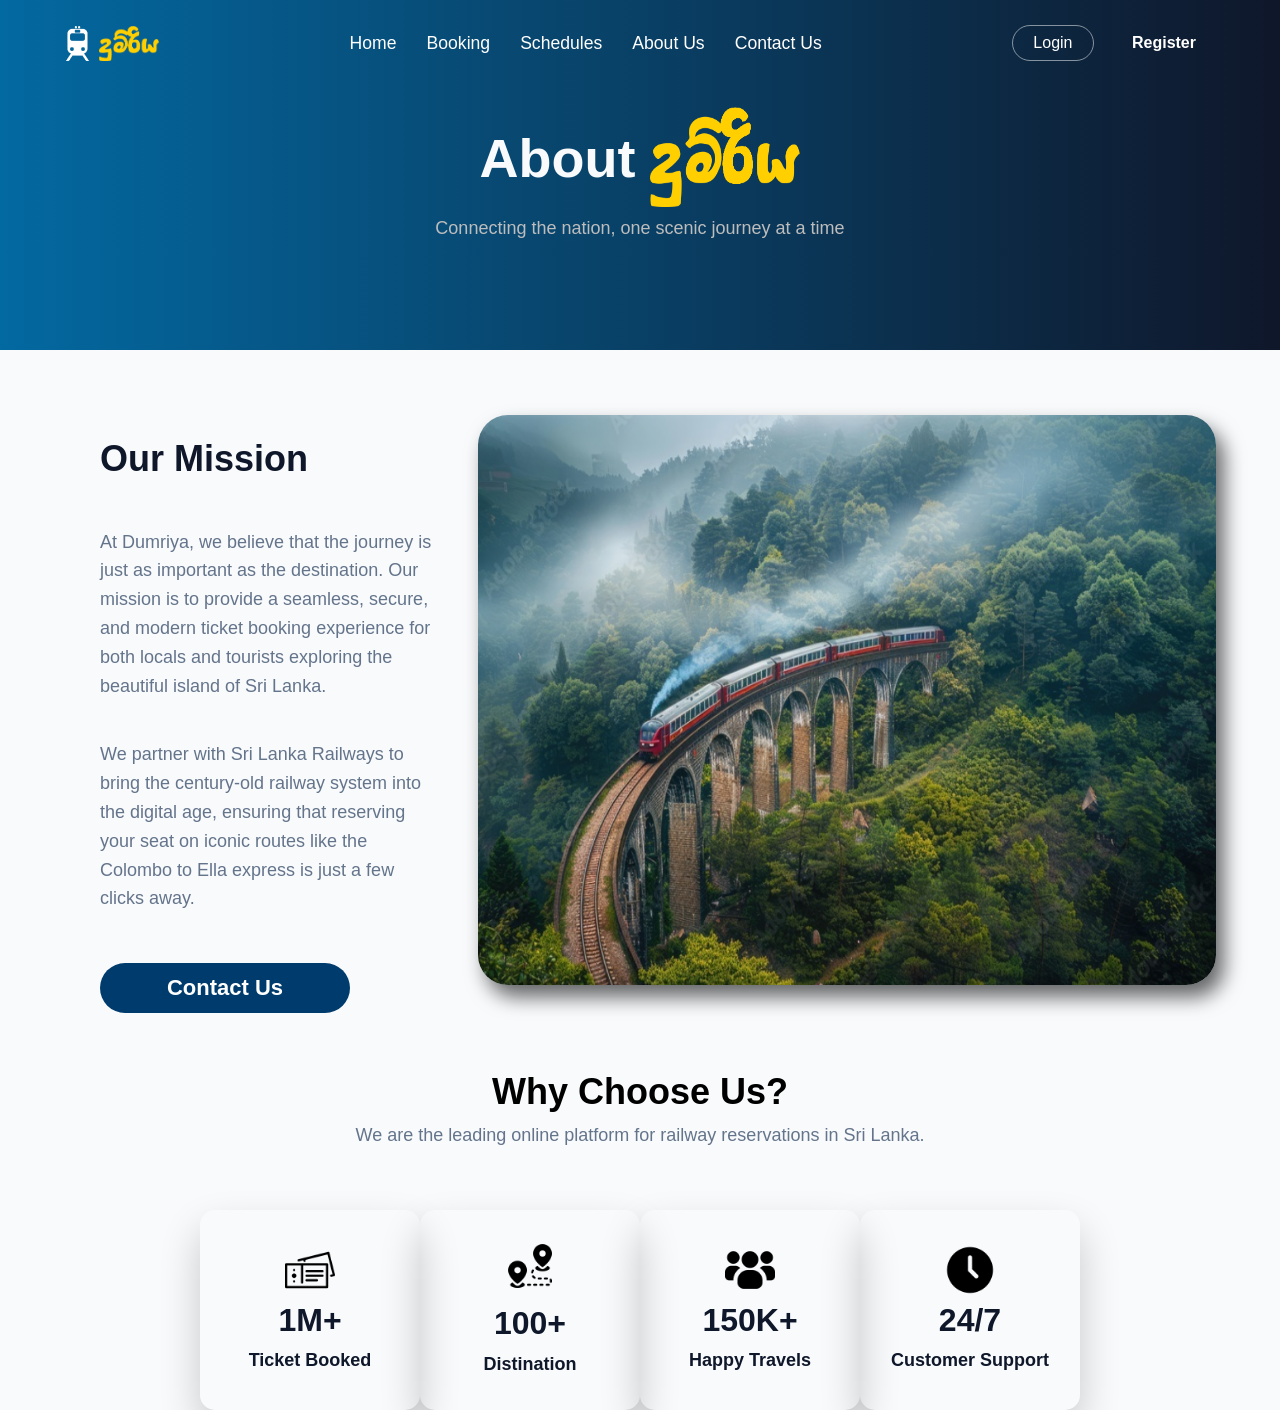
==== about.html @ ed9bc336 "Add external css for about page" ====
<!DOCTYPE html>
<html lang="en">
<head>
    <title>About Us | දුම්රිය</title>
    <link rel="stylesheet" href="css/style.css">
    <link rel="stylesheet" href="css/about.css">
    
</head>
<body>

    <!--Navigation-->
    <header> 
        <div class="container nav-container">
            <a href="index.html" class="logo" id="logo-name">
                <img src="assets/train-whit.png" alt="logo" class="train-logo">
                <i></i><img src="assets/Dumriya_Icon-yellow.png" alt="Dumriya logo">
            </a>
            <ul class="nav-links">
                <li><a href="index.html">Home</a></li>
                <li><a href="booking.html">Booking</a></li>
                <li><a href="schedules.html">Schedules</a></li>
                <li><a href="about.html">About Us</a></li>
                <li><a href="contact.html">Contact Us</a></li>
            </ul>

            <div class="nav-buttons">
                <button class="btn-login">Login</button>
                <button class="btn-register">Register</button>
            </div>
        </div>
    </header>

    <!--Title box-->
    <div class="titleBox">
        <div class="aboutTitle"><h1 class="title">About</h1> <span class="font_Image"><img src="assets/Dumriya_Icon-yellow.png" alt="Dumriya"></span></div>     
        <p class="titlePara">Connecting the nation, one scenic journey at a time</p>
    </div>

    <!--Content box-->
    <div>
        <div class="contentBox">
            <div class="content">
                <h1>Our Mission</h1>
                <p>At Dumriya, we believe that the journey is just as important as the destination. Our mission is to provide a seamless, secure, and modern ticket booking experience for both locals and tourists exploring the beautiful island of Sri Lanka.</p>
                <p>We partner with Sri Lanka Railways to bring the century-old railway system into the digital age, ensuring that reserving your seat on iconic routes like the Colombo to Ella express is just a few clicks away.</p>
                <a href="contact.html"><button class="contactUsButton">Contact Us</button>    </a>
            </div>
            <div class="imageBox">
                <img src="assets/train_viwe.png" alt="Train travel Image">
            </div>
        </div>
        <div class="choosesBox">
            <h2>Why Choose Us?</h2>
            <p>We are the leading online platform for railway reservations in Sri Lanka.</p>
        </div>
        <div class="selectionBox">
            <div class="selection">
                <img src="assets/ticket.png" alt="Ticket Icon">
                <h1>1M+</h1>
                <p>Ticket Booked</p>
            </div>
            <div class="selection">
                <i><img src="assets/destinations.png" alt="Distination Icon"></i>
                <h1>100+</h1>
                <p>Distination</p>
            </div>
            <div class="selection">
                <img src="assets/group-users.png" alt="Group Icon">
                <h1>150K+</h1>
                <p>Happy Travels</p>
            </div>
            <div class="selection">
                <img src="assets/clock.png" alt="Clock Icon">
                <h1>24/7</h1>
                <p>Customer Support</p>
            </div>
        </div>
    </div>
    <script src="js/main.js"></script>
</body>
</html>
---- css/style.css ----
:root{
    --primary: #0284c7; 
    --primary-dark: #0369a1;
    --secondary: #f59e0b; 
    --secondary-hover: #d97706;
    --dark: #0f172a; 
    --darker: #020617;
    --light: #f8fafc;
    --gray: #64748b;
    --glass-bg: rgba(255, 255, 255, 0.1);
    --glass-border: rgba(255, 255, 255, 0.2);
    --glass-dark-bg: rgba(15, 23, 42, 0.7);

    --font-main: 'Inter', sans-serif;
    --font-heading: 'Outfit', sans-serif;
  
    --transition: all 0.3s ease-in-out;
    --shadow: 0 10px 30px rgba(0, 0, 0, 0.1);
    --shadow-lg: 0 20px 40px rgba(0, 0, 0, 0.2);
}

*{
    margin: 0;
    padding: 0;
    box-sizing: border-box;
}

body{
    font-family: var(--font-main);
    color: var(--dark);
    background-color: var(--light);
    line-height: 1.6;
    overflow-x: hidden;
}

/* Navigation */

header{
    position: fixed;
    top: 0;
    left: 0;
    width: 100%;
    z-index: 1000;
    transition: var(--transition);
    background: transparent;
    padding: 25px 0;
}

header.scrolled{
    background: var(--darker);
    padding: 15px  0;
    box-shadow: var(--shadow);
}

.container{
    max-width: 1200px;
    margin: 0 auto;
    padding: 0 20px;
}

.nav-container{
    display: flex;
    justify-content: space-between;
    align-items: center;
}

.logo{
    text-decoration: none;
    font-size: 1.8rem;
    font-weight: 800;
    color: #fff;
    display: flex;
    align-items: center;
    gap: 2px;
}

.logo img{
    height: 35px;
    width: auto;
}

.logo-name{
    font-style: normal;
}

.logo span{
    color: var(--secondary);
}

.nav-links{
    list-style: none;
    margin: 0;
    padding: 0;
    display: flex;
    gap: 30px;
}

.nav-links li a{
    text-decoration: none;
    color: #fff;
    font-weight: 500;
    font-size: 1.1rem;
    position: relative;
    padding-bottom: 5px;
}

.nav-links li a::after{
    content: '';
    position: absolute;
    bottom: -5px;
    left: 0;
    width: 0;
    height: 2px;
    background: var(--secondary);
    transition: var(--transition);
}

.nav-links li a:hover::after,
.nav-links li a.active::after{
    width: 100%
}

.nav-buttons button{
    cursor: pointer;
    font-size: 1rem;
}

.nav-buttons .btn-login{

    background: transparent;
    border: 1px solid rgba(255, 255, 255, 0.5);
    color:#fff;
    padding: 8px 20px;
    border-radius: 30px;
    margin-right: 10px;
    transition: var(--transition);
}

.nav-buttons .btn-login:hover{
    border-color: #fff;
    background: rgba(255, 255, 255, 0.1);
}

.nav-buttons .btn-register{
    background: var(--primaryy);
    color: #fff;
    border: none;
    padding: 8px 24px;
    border-radius: 30px;
    font-weight: 600;
    transition: var(--transition);
}

.nav-buttons .btn-register:hover{
    background: #0077b3;
    color: #fff;
}
---- css/about.css ----
:root{
    --primary: #0284c7; 
    --primary-dark: #0369a1;
    --secondary: #f59e0b; 
    --secondary-hover: #d97706;
    --dark: #0f172a; 
    --darker: #020617;
    --light: #f8fafc;
    --gray: #64748b;
    --glass-bg: rgba(255, 255, 255, 0.1);
    --glass-border: rgba(255, 255, 255, 0.2);
    --glass-dark-bg: rgba(15, 23, 42, 0.7);

    --font-main: 'Inter', sans-serif;
    --font-heading: 'Outfit', sans-serif;
  
    --transition: all 0.3s ease-in-out;
    --shadow: 0 10px 30px rgba(0, 0, 0, 0.1);
    --shadow-lg: 0 20px 40px rgba(0, 0, 0, 0.2);
}

.titleBox{
    background: linear-gradient(
        90deg,
        var(--primary-dark) 0%,
        var(--dark) 100%
    );
    height : 350px;
    display: flex;
    flex-direction: column;
    align-items: center;
    justify-content: center;
}

.aboutTitle{
    display: flex;
    /* background-color: red; */
    justify-content: center;
    align-items: center;
    gap: 15px;
}

.title{
    color: var(--light);
    font-family: var(--font-heading);
    font-size: 54px;
    margin-bottom: 5px;
}

.font_Image img{
    width: 150px;
    height: 100px;
}

.titlePara{
    color: rgb(189, 189, 189);
    font-size: 18px;
}

.contentBox{
    display: flex;
}

.content{
    width: 35%;
    padding: 0px 10px 0px 100px;
    margin-top: 80px;
}

.content h1{
    font-size: 36px;
    font-weight: bold;
}

.content p{
    color: var(--gray);
    font-size: 18px;
    font-weight: 500;
    margin-top: 40px;
}

.imageBox{
    width: 60%;
    height: 600px;
    margin: 50px 15px;
    padding: 15px;
}

.imageBox img{
    width: 100%;
    height: 100%;
    border-radius: 30px;
    transition: var(--transition);
    box-shadow: 8px 12px 20px rgba(0,0,0,0.6);
}

.contactUsButton{
    width: 250px;
    height: 50px;
    border-radius: 320px;
    border: none;
    background-color: #003B6D;
    color: white;
    font-family: var(--font-heading);
    font-size: 22px;
    font-weight: bold;
    margin-top: 50px;
    margin-bottom: 50px;
    cursor: pointer;
}

.contactUsButton:focus{
    outline: none;
}

.contactUsButton:hover{
    background-color: #00132B;
    box-shadow: var(--shadow-lg);
}

.choosesBox{
    text-align: center;
}

.choosesBox h2{
    font-size: 36px;
    color: black;
    font-family: var(--font-heading);
}

.choosesBox p{
    color: var(--gray);
    font-size: 18px;
}

.selectionBox{
    display: flex;
    justify-content: space-between;
    margin: 0px 200px;
    padding-top: 60px;
}

.selection{
    width: 250px;
    height: 200px;
    box-shadow: var(--shadow-lg);
    justify-content: center;
    align-items: center;
    display: flex;
    flex-direction: column;
    border-radius: 15px;
}

.selection img{
    width: 50px;
    height: 50px;
    color: yellow;
}

.selection p{
    font-family: var(--font-main);
    font-weight: bold;
    /* color: var(--gray); */
    font-size: 18px;
}

.selection:hover{
    background-color: var(--primary);
    box-shadow: var(--shadow-lg);
    color: white;
    margin-top: -25px;
    transition: var(--transition);
}
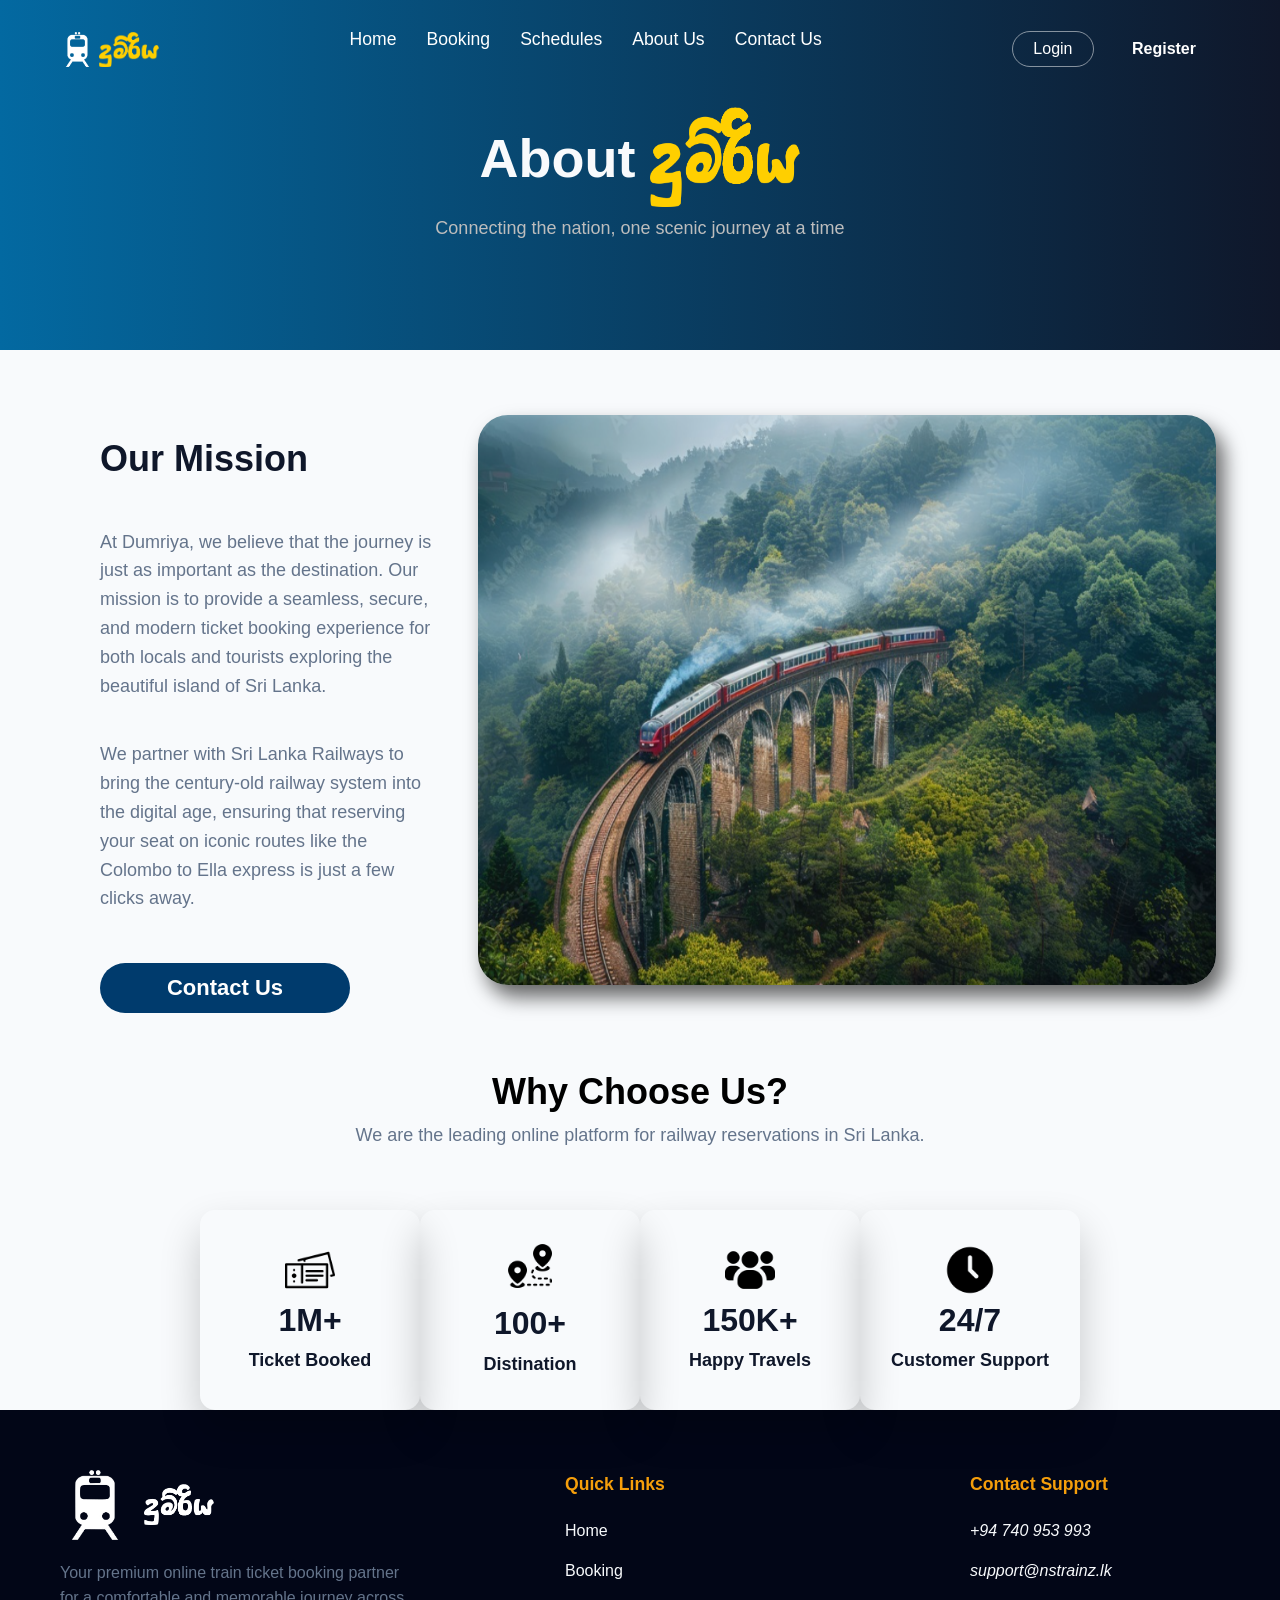
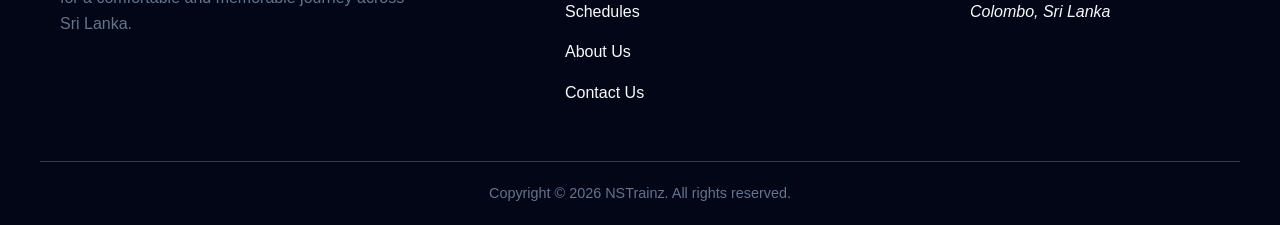
==== commit 18a303df: "new footer" ====
--- a/about.html
+++ b/about.html
@@ -1,15 +1,16 @@
 <!DOCTYPE html>
 <html lang="en">
+
 <head>
     <title>About Us | දුම්රිය</title>
     <link rel="stylesheet" href="css/style.css">
-    <link rel="stylesheet" href="css/about.css">
-    
+
 </head>
+
 <body>
 
     <!--Navigation-->
-    <header> 
+    <header>
         <div class="container nav-container">
             <a href="index.html" class="logo" id="logo-name">
                 <img src="assets/train-whit.png" alt="logo" class="train-logo">
@@ -32,7 +33,10 @@
 
     <!--Title box-->
     <div class="titleBox">
-        <div class="aboutTitle"><h1 class="title">About</h1> <span class="font_Image"><img src="assets/Dumriya_Icon-yellow.png" alt="Dumriya"></span></div>     
+        <div class="aboutTitle">
+            <h1 class="title">About</h1> <span class="font_Image"><img src="assets/Dumriya_Icon-yellow.png"
+                    alt="Dumriya"></span>
+        </div>
         <p class="titlePara">Connecting the nation, one scenic journey at a time</p>
     </div>
 
@@ -41,9 +45,13 @@
         <div class="contentBox">
             <div class="content">
                 <h1>Our Mission</h1>
-                <p>At Dumriya, we believe that the journey is just as important as the destination. Our mission is to provide a seamless, secure, and modern ticket booking experience for both locals and tourists exploring the beautiful island of Sri Lanka.</p>
-                <p>We partner with Sri Lanka Railways to bring the century-old railway system into the digital age, ensuring that reserving your seat on iconic routes like the Colombo to Ella express is just a few clicks away.</p>
-                <a href="contact.html"><button class="contactUsButton">Contact Us</button>    </a>
+                <p>At Dumriya, we believe that the journey is just as important as the destination. Our mission is to
+                    provide a seamless, secure, and modern ticket booking experience for both locals and tourists
+                    exploring the beautiful island of Sri Lanka.</p>
+                <p>We partner with Sri Lanka Railways to bring the century-old railway system into the digital age,
+                    ensuring that reserving your seat on iconic routes like the Colombo to Ella express is just a few
+                    clicks away.</p>
+                <a href="contact.html"><button class="contactUsButton">Contact Us</button> </a>
             </div>
             <div class="imageBox">
                 <img src="assets/train_viwe.png" alt="Train travel Image">
@@ -76,6 +84,41 @@
             </div>
         </div>
     </div>
+
+    <!--Footer-->
+    <footer>
+        <div class="container">
+            <div class="footer-logo">
+                <img src="assets/train-whit.png" alt="logo">
+                <img src="assets/dumriya_font.png">
+                <p>Your premium online train ticket booking partner for a comfortable and memorable journey across Sri
+                    Lanka.</p>
+            </div>
+            <div class="footer-content">
+                <h4>Quick Links</h4>
+                <ul class="footer-links">
+                    <li><a href="index.html">Home</a></li>
+                    <li><a href="booking.html">Booking</a></li>
+                    <li><a href="schedules.html">Schedules</a></li>
+                    <li><a href="about.html">About Us</a></li>
+                    <li><a href="contact.html">Contact Us</a></li>
+                </ul>
+            </div>
+            <div class="footer-info">
+                <h4>Contact Support</h4>
+                <ul class="social-links">
+                    <li><i class="phone-no">+94 740 953 993</i></li>
+                    <li><i class="email-add">support@nstrainz.lk</i></li>
+                    <li><i class="location-add">Colombo, Sri Lanka</i></li>
+                </ul>
+            </div>
+        </div>
+        <div class="footer-bottom">
+            <p>Copyright &copy; 2026 NSTrainz. All rights reserved.</p>
+        </div>
+    </footer>
+
     <script src="js/main.js"></script>
 </body>
+
 </html>
--- a/css/style.css
+++ b/css/style.css
@@ -154,4 +154,249 @@
 .nav-buttons .btn-register:hover{
     background: #0077b3;
     color: #fff;
-}   +}   
+
+.titleBox{
+    background: linear-gradient(
+        90deg,
+        var(--primary-dark) 0%,
+        var(--dark) 100%
+    );
+    height : 350px;
+    display: flex;
+    flex-direction: column;
+    align-items: center;
+    justify-content: center;
+}
+
+.aboutTitle{
+    display: flex;
+    /* background-color: red; */
+    justify-content: center;
+    align-items: center;
+    gap: 15px;
+}
+
+.title{
+    color: var(--light);
+    font-family: var(--font-heading);
+    font-size: 54px;
+    margin-bottom: 5px;
+}
+
+.font_Image img{
+    width: 150px;
+    height: 100px;
+}
+
+.titlePara{
+    color: rgb(189, 189, 189);
+    font-size: 18px;
+}
+
+.contentBox{
+    display: flex;
+}
+
+.content{
+    width: 35%;
+    padding: 0px 10px 0px 100px;
+    margin-top: 80px;
+}
+
+.content h1{
+    font-size: 36px;
+    font-weight: bold;
+}
+
+.content p{
+    color: var(--gray);
+    font-size: 18px;
+    font-weight: 500;
+    margin-top: 40px;
+}
+
+.imageBox{
+    width: 60%;
+    height: 600px;
+    margin: 50px 15px;
+    padding: 15px;
+}
+
+.imageBox img{
+    width: 100%;
+    height: 100%;
+    border-radius: 30px;
+    transition: var(--transition);
+    box-shadow: 8px 12px 20px rgba(0,0,0,0.6);
+}
+
+.contactUsButton{
+    width: 250px;
+    height: 50px;
+    border-radius: 320px;
+    border: none;
+    background-color: #003B6D;
+    color: white;
+    font-family: var(--font-heading);
+    font-size: 22px;
+    font-weight: bold;
+    margin-top: 50px;
+    margin-bottom: 50px;
+    cursor: pointer;
+}
+
+.contactUsButton:focus{
+    outline: none;
+}
+
+.contactUsButton:hover{
+    background-color: #00132B;
+    box-shadow: var(--shadow-lg);
+}
+
+.choosesBox{
+    text-align: center;
+}
+
+.choosesBox h2{
+    font-size: 36px;
+    color: black;
+    font-family: var(--font-heading);
+}
+
+.choosesBox p{
+    color: var(--gray);
+    font-size: 18px;
+}
+
+.selectionBox{
+    display: flex;
+    justify-content: space-between;
+    margin: 0px 200px;
+    padding-top: 60px;
+}
+
+.selection{
+    width: 250px;
+    height: 200px;
+    box-shadow: var(--shadow-lg);
+    justify-content: center;
+    align-items: center;
+    display: flex;
+    flex-direction: column;
+    border-radius: 15px;
+}
+
+.selection img{
+    width: 50px;
+    height: 50px;
+    color: yellow;
+}
+
+.selection p{
+    font-family: var(--font-main);
+    font-weight: bold;
+    /* color: var(--gray); */
+    font-size: 18px;
+}
+
+.selection:hover{
+    background-color: var(--primary);
+    box-shadow: var(--shadow-lg);
+    color: white;
+    margin-top: -25px;
+    transition: var(--transition);
+}
+
+/* footer */
+
+footer{
+    background-color: var(--darker);
+    color: var(--light);
+    padding: 60px 0px 20px;
+    font-family: var(--font-main);
+}
+
+.container{
+    display: flex;
+    justify-content: space-between;
+    max-width: 1200px;
+    margin: 0 auto;
+    padding: 0 20px;
+    gap: 40px;
+    flex-wrap: wrap;
+}
+
+.footer-logo{
+    flex: 1.5;
+    max-width: 350px;
+}
+
+.footer-logo img{
+    width: 70px;
+    height: auto;
+    display: inline-block;
+    vertical-align: middle;
+    margin-right: 10px;
+    margin-bottom: 20px;
+}
+
+.footer-content, .footer-info{
+    flex: 1;
+    max-width: 250px;
+}
+h4{
+    color: var(--secondary);
+    margin-bottom: 20px;
+    font-size: 1.1rem;
+    margin-top: 0;
+    font-family: var(--font-heading);
+}
+
+.footer-logo p{
+    line-height: 1.6;
+    color:  var(--gray);
+    margin-top: 0;
+}
+
+ul{
+    list-style: none;
+    padding: 0;
+    margin: 0;
+}
+
+ul li{
+    margin-bottom: 15px;
+    color: var(--light);
+    display: flex;
+    align-items: center;
+    gap: 12px;
+}
+
+ul li a{
+    text-decoration: none;
+    color: var(--light);
+    transition: var(--transition);
+}
+
+ul li a:hover{
+    color: var(--secondary-hover);
+}
+
+footer-info i{
+    font-style: normal;
+    word-break: break-word;
+    color: var(--primary);
+}
+
+.footer-bottom{
+    max-width: 1200px;
+    margin: 40px auto 0;
+    padding: 20px 20px 0;
+    border-top: 1px solid var(--glass-border);
+    text-align: center;
+    color: var(--gray);
+    font-size: 0.9rem;
+}
+
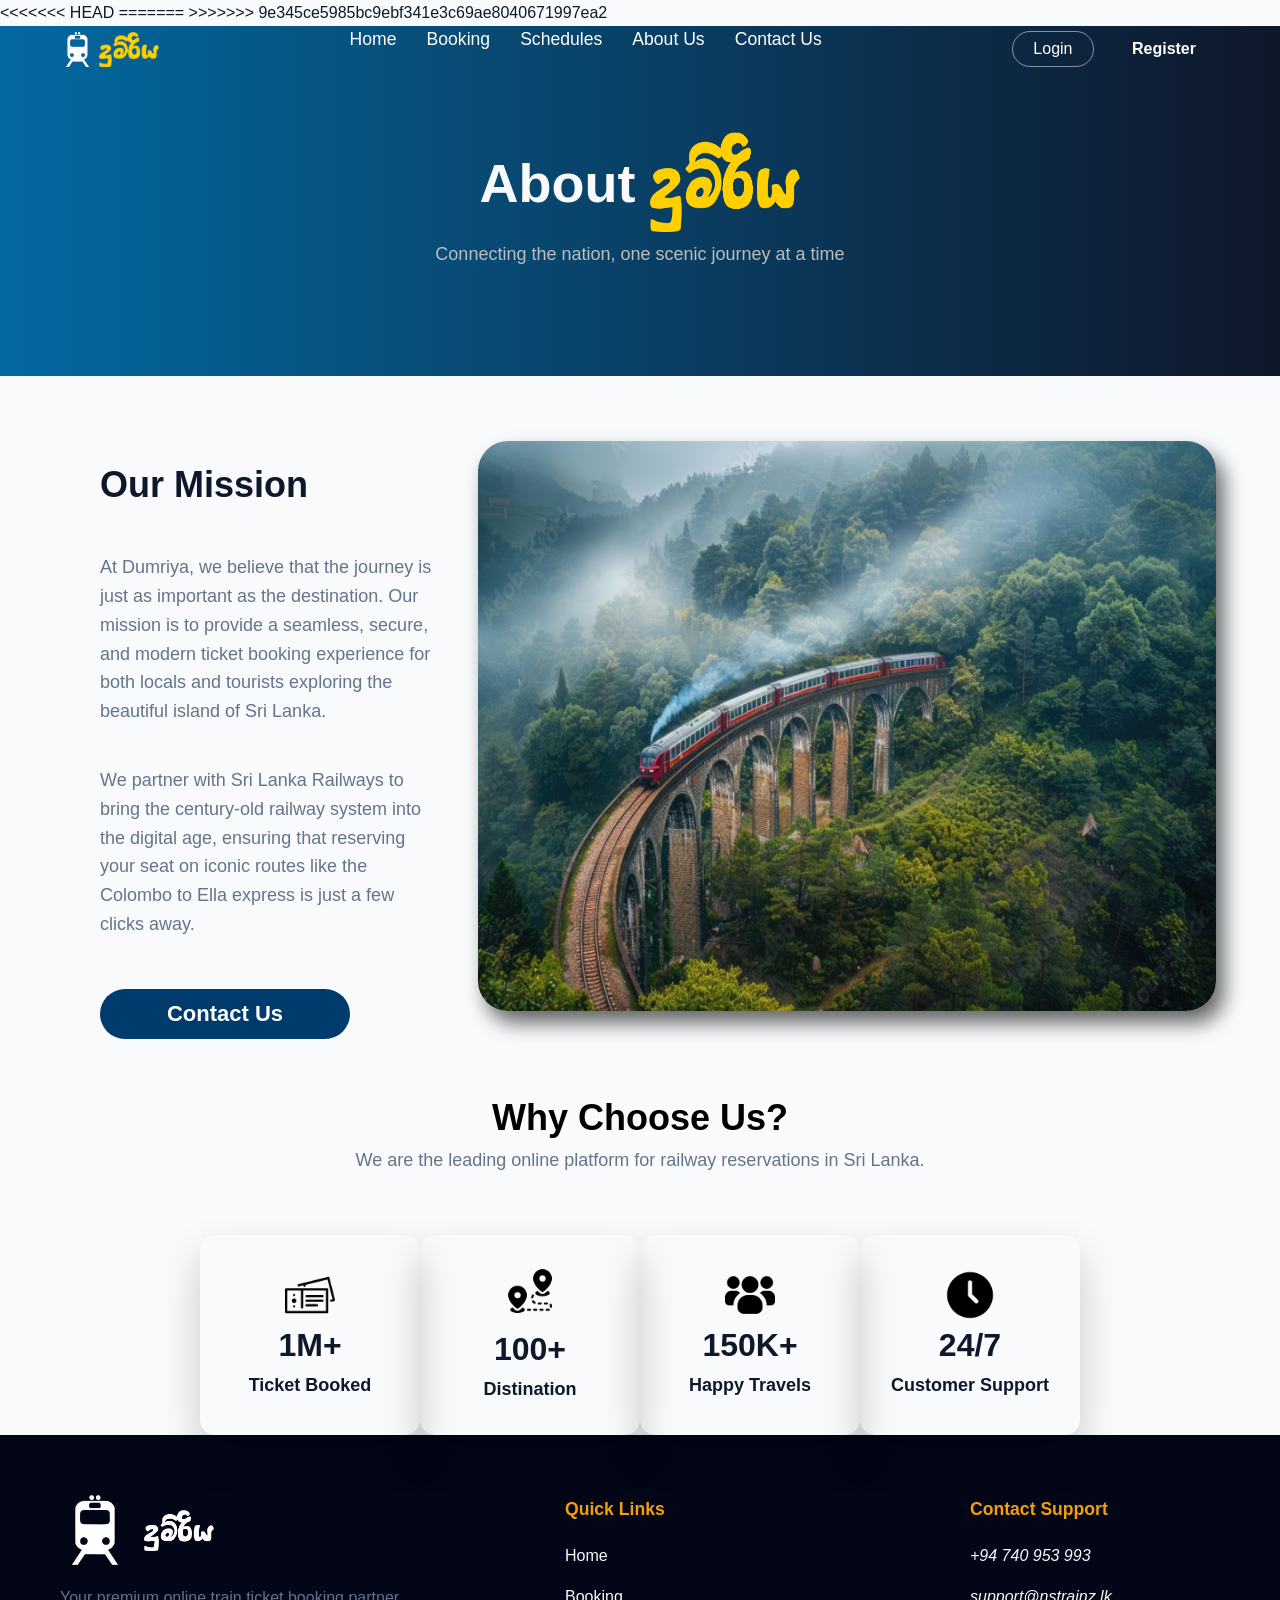
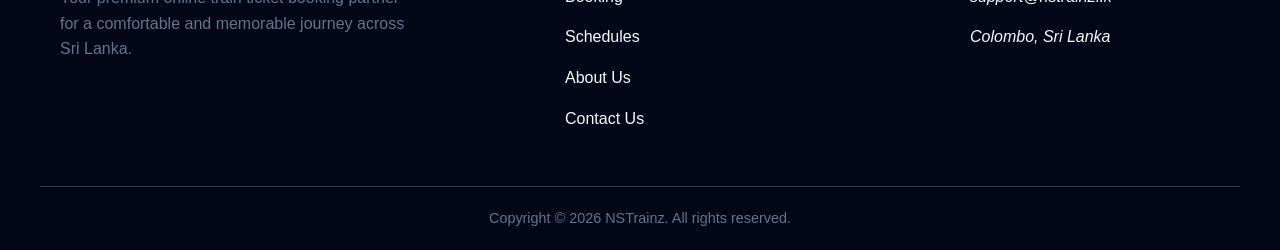
==== commit 2d6a934e: "new footer" ====
--- a/about.html
+++ b/about.html
@@ -4,7 +4,12 @@
 <head>
     <title>About Us | දුම්රිය</title>
     <link rel="stylesheet" href="css/style.css">
+<<<<<<< HEAD
 
+=======
+    <link rel="stylesheet" href="css/about.css">
+    
+>>>>>>> 9e345ce5985bc9ebf341e3c69ae8040671997ea2
 </head>
 
 <body>
--- a/css/style.css
+++ b/css/style.css
@@ -154,6 +154,7 @@
 .nav-buttons .btn-register:hover{
     background: #0077b3;
     color: #fff;
+<<<<<<< HEAD
 }   
 
 .titleBox{
@@ -400,3 +401,6 @@
     font-size: 0.9rem;
 }
 
+=======
+}   
+>>>>>>> 9e345ce5985bc9ebf341e3c69ae8040671997ea2
--- a/css/about.css
+++ b/css/about.css
@@ -0,0 +1,173 @@
+:root{
+    --primary: #0284c7; 
+    --primary-dark: #0369a1;
+    --secondary: #f59e0b; 
+    --secondary-hover: #d97706;
+    --dark: #0f172a; 
+    --darker: #020617;
+    --light: #f8fafc;
+    --gray: #64748b;
+    --glass-bg: rgba(255, 255, 255, 0.1);
+    --glass-border: rgba(255, 255, 255, 0.2);
+    --glass-dark-bg: rgba(15, 23, 42, 0.7);
+
+    --font-main: 'Inter', sans-serif;
+    --font-heading: 'Outfit', sans-serif;
+  
+    --transition: all 0.3s ease-in-out;
+    --shadow: 0 10px 30px rgba(0, 0, 0, 0.1);
+    --shadow-lg: 0 20px 40px rgba(0, 0, 0, 0.2);
+}
+
+.titleBox{
+    background: linear-gradient(
+        90deg,
+        var(--primary-dark) 0%,
+        var(--dark) 100%
+    );
+    height : 350px;
+    display: flex;
+    flex-direction: column;
+    align-items: center;
+    justify-content: center;
+}
+
+.aboutTitle{
+    display: flex;
+    /* background-color: red; */
+    justify-content: center;
+    align-items: center;
+    gap: 15px;
+}
+
+.title{
+    color: var(--light);
+    font-family: var(--font-heading);
+    font-size: 54px;
+    margin-bottom: 5px;
+}
+
+.font_Image img{
+    width: 150px;
+    height: 100px;
+}
+
+.titlePara{
+    color: rgb(189, 189, 189);
+    font-size: 18px;
+}
+
+.contentBox{
+    display: flex;
+}
+
+.content{
+    width: 35%;
+    padding: 0px 10px 0px 100px;
+    margin-top: 80px;
+}
+
+.content h1{
+    font-size: 36px;
+    font-weight: bold;
+}
+
+.content p{
+    color: var(--gray);
+    font-size: 18px;
+    font-weight: 500;
+    margin-top: 40px;
+}
+
+.imageBox{
+    width: 60%;
+    height: 600px;
+    margin: 50px 15px;
+    padding: 15px;
+}
+
+.imageBox img{
+    width: 100%;
+    height: 100%;
+    border-radius: 30px;
+    transition: var(--transition);
+    box-shadow: 8px 12px 20px rgba(0,0,0,0.6);
+}
+
+.contactUsButton{
+    width: 250px;
+    height: 50px;
+    border-radius: 320px;
+    border: none;
+    background-color: #003B6D;
+    color: white;
+    font-family: var(--font-heading);
+    font-size: 22px;
+    font-weight: bold;
+    margin-top: 50px;
+    margin-bottom: 50px;
+    cursor: pointer;
+}
+
+.contactUsButton:focus{
+    outline: none;
+}
+
+.contactUsButton:hover{
+    background-color: #00132B;
+    box-shadow: var(--shadow-lg);
+}
+
+.choosesBox{
+    text-align: center;
+}
+
+.choosesBox h2{
+    font-size: 36px;
+    color: black;
+    font-family: var(--font-heading);
+}
+
+.choosesBox p{
+    color: var(--gray);
+    font-size: 18px;
+}
+
+.selectionBox{
+    display: flex;
+    justify-content: space-between;
+    margin: 0px 200px;
+    padding-top: 60px;
+}
+
+.selection{
+    width: 250px;
+    height: 200px;
+    box-shadow: var(--shadow-lg);
+    justify-content: center;
+    align-items: center;
+    display: flex;
+    flex-direction: column;
+    border-radius: 15px;
+}
+
+.selection img{
+    width: 50px;
+    height: 50px;
+    color: yellow;
+}
+
+.selection p{
+    font-family: var(--font-main);
+    font-weight: bold;
+    /* color: var(--gray); */
+    font-size: 18px;
+}
+
+.selection:hover{
+    background-color: var(--primary);
+    box-shadow: var(--shadow-lg);
+    color: white;
+    margin-top: -25px;
+    transition: var(--transition);
+}
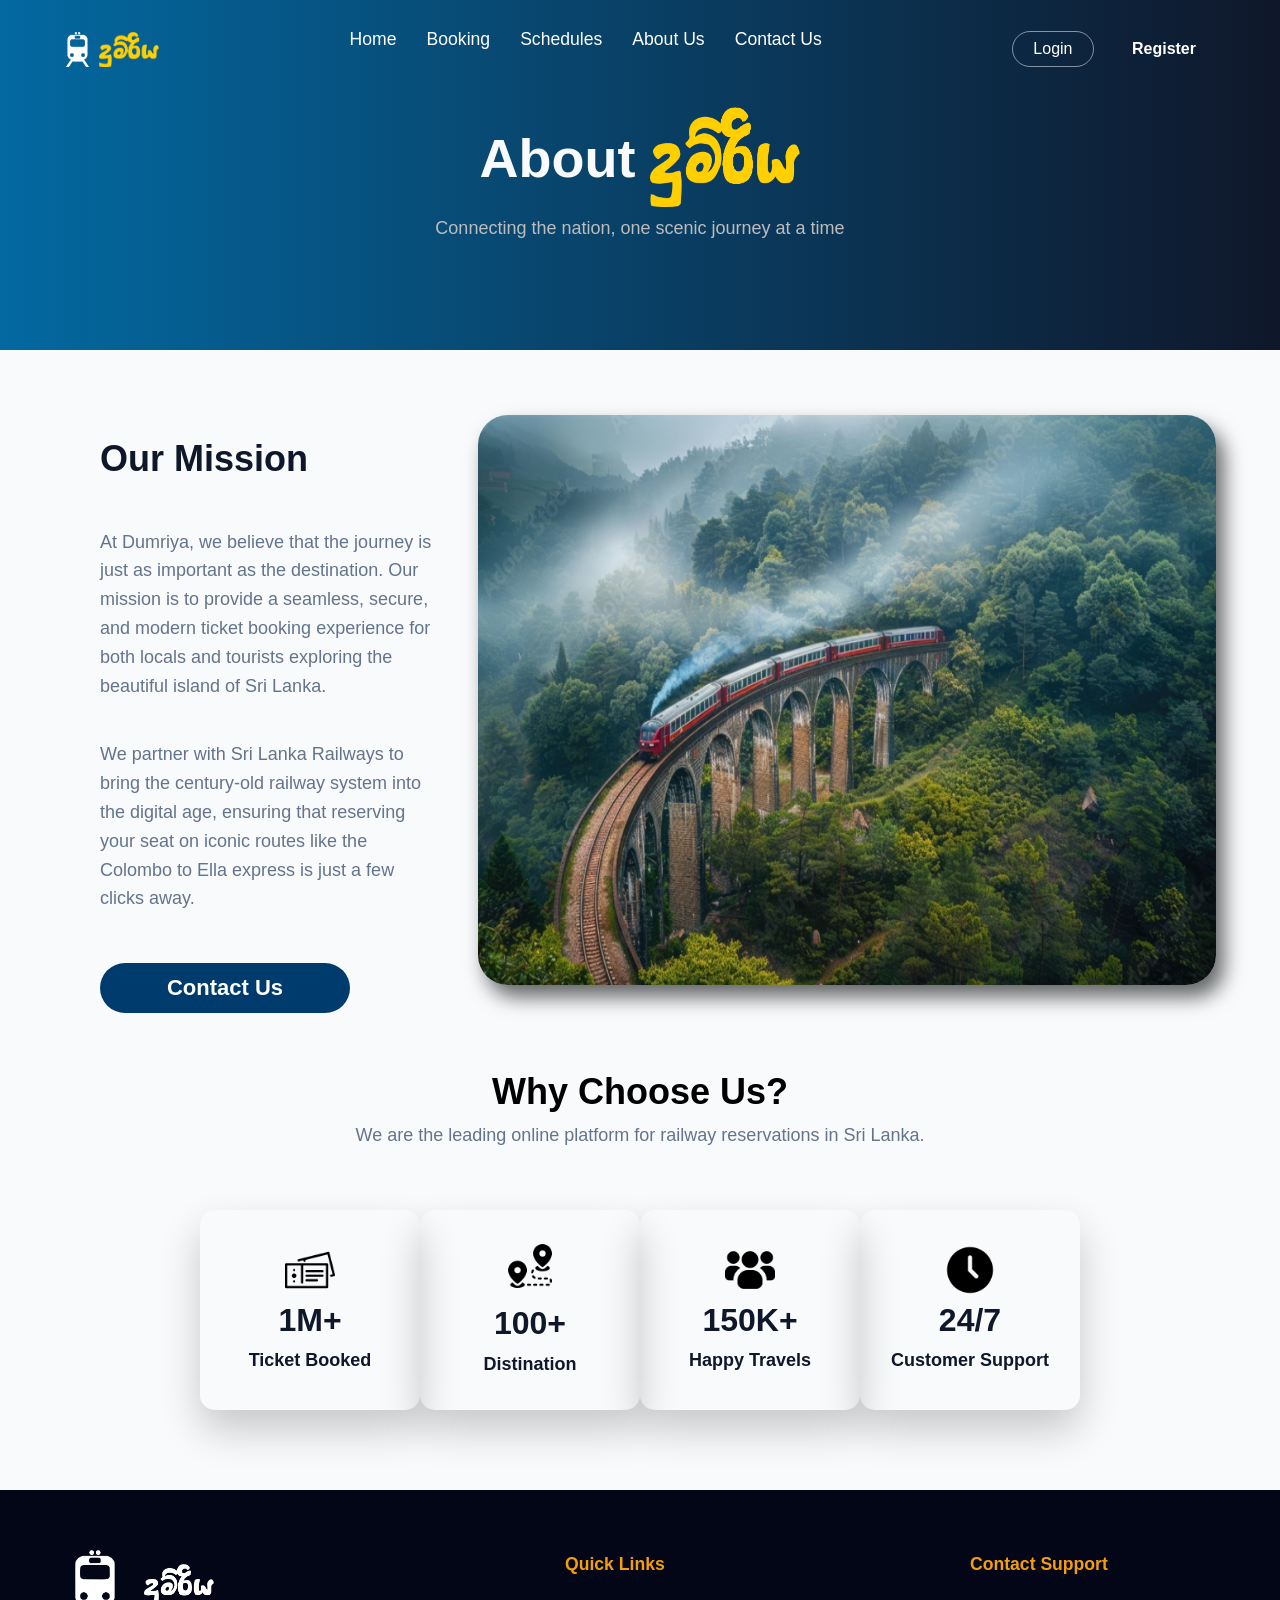
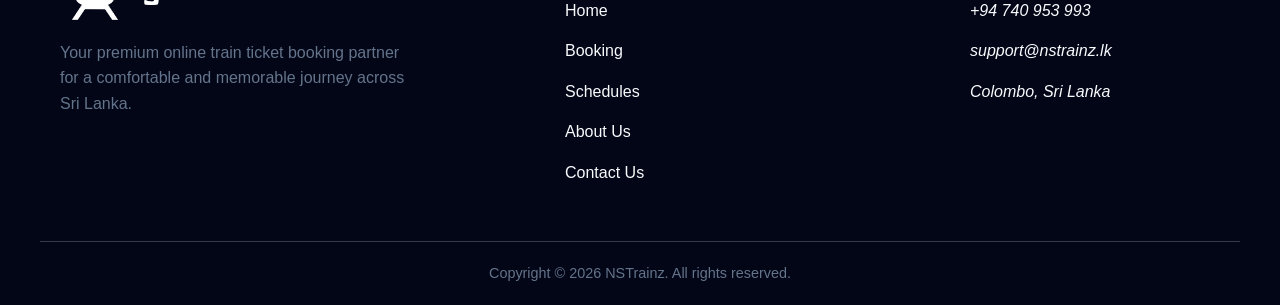
==== commit 63e1be7b: "Fluter space  addjest" ====
--- a/about.html
+++ b/about.html
@@ -4,12 +4,7 @@
 <head>
     <title>About Us | දුම්රිය</title>
     <link rel="stylesheet" href="css/style.css">
-<<<<<<< HEAD
-
-=======
     <link rel="stylesheet" href="css/about.css">
-    
->>>>>>> 9e345ce5985bc9ebf341e3c69ae8040671997ea2
 </head>
 
 <body>
--- a/css/about.css
+++ b/css/about.css
@@ -138,6 +138,7 @@
     justify-content: space-between;
     margin: 0px 200px;
     padding-top: 60px;
+    margin-bottom: 80px;
 }
 
 .selection{
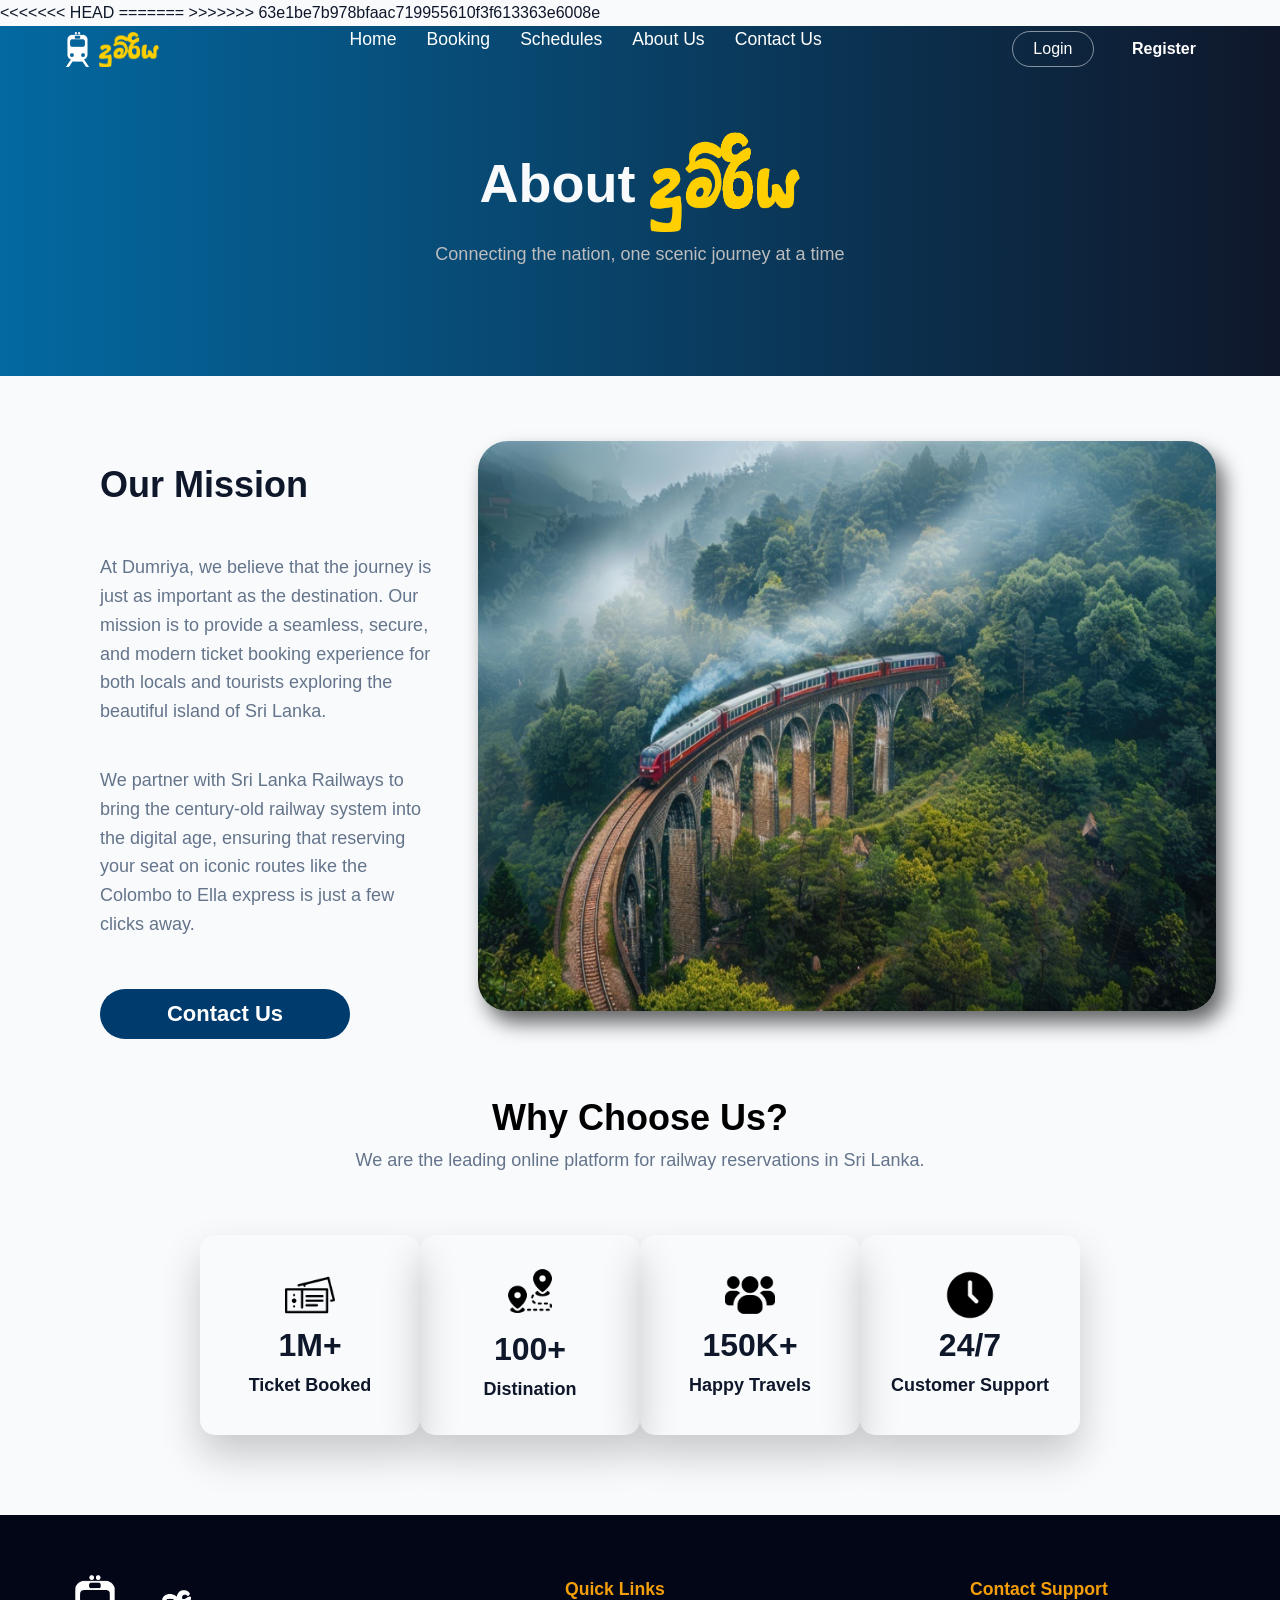
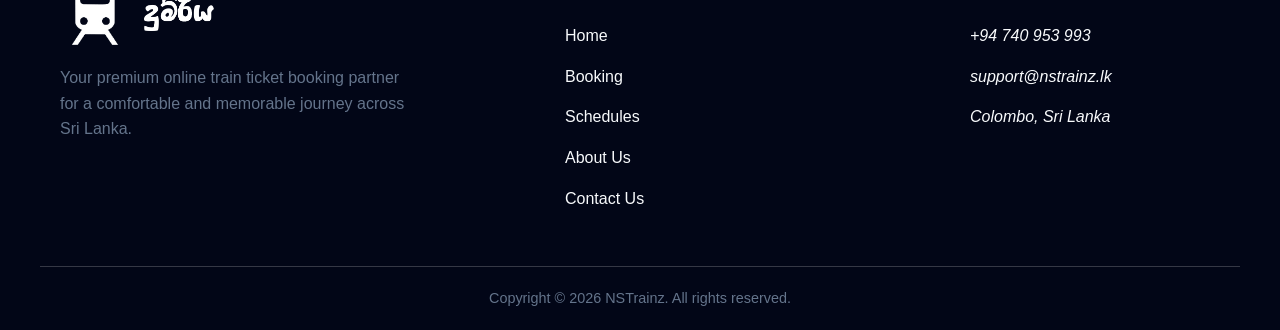
==== commit 4627b55a: "Merge branch 'main' of https://github.com/hasiyak/NonSonsTrain" ====
--- a/about.html
+++ b/about.html
@@ -4,7 +4,11 @@
 <head>
     <title>About Us | දුම්රිය</title>
     <link rel="stylesheet" href="css/style.css">
+<<<<<<< HEAD
+    <link rel="stylesheet" href="css/about.css">  
+=======
     <link rel="stylesheet" href="css/about.css">
+>>>>>>> 63e1be7b978bfaac719955610f3f613363e6008e
 </head>
 
 <body>
--- a/css/style.css
+++ b/css/style.css
@@ -401,6 +401,3 @@
     font-size: 0.9rem;
 }
 
-=======
-}   
->>>>>>> 9e345ce5985bc9ebf341e3c69ae8040671997ea2
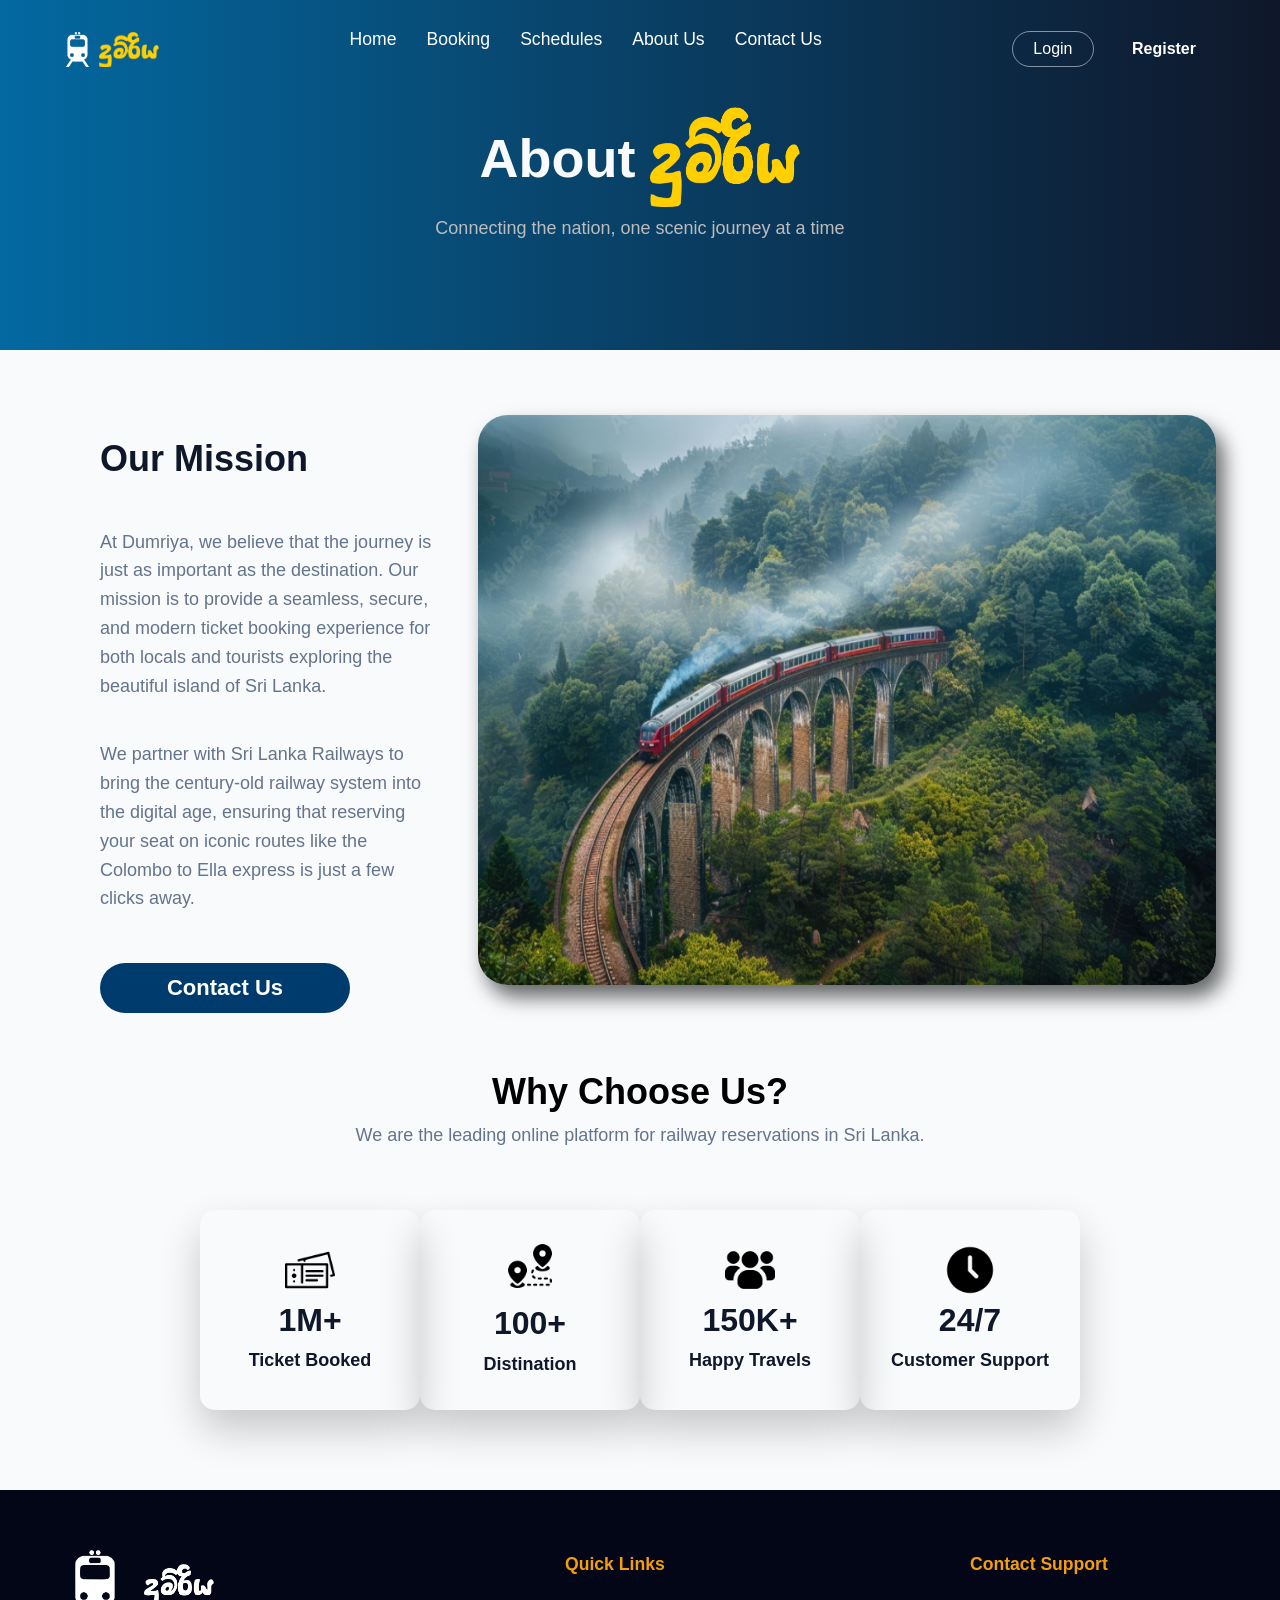
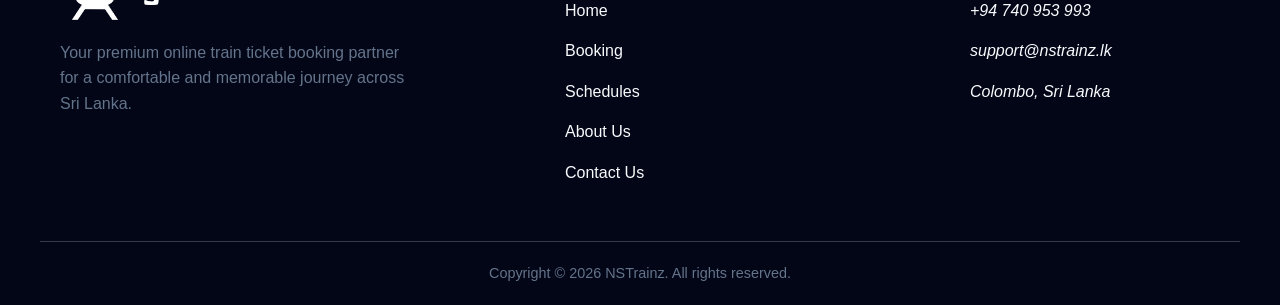
==== commit 95d37f8d: "updade by hasindu" ====
--- a/about.html
+++ b/about.html
@@ -4,11 +4,7 @@
 <head>
     <title>About Us | දුම්රිය</title>
     <link rel="stylesheet" href="css/style.css">
-<<<<<<< HEAD
-    <link rel="stylesheet" href="css/about.css">  
-=======
     <link rel="stylesheet" href="css/about.css">
->>>>>>> 63e1be7b978bfaac719955610f3f613363e6008e
 </head>
 
 <body>
--- a/css/style.css
+++ b/css/style.css
@@ -154,160 +154,7 @@
 .nav-buttons .btn-register:hover{
     background: #0077b3;
     color: #fff;
-<<<<<<< HEAD
-}   
-
-.titleBox{
-    background: linear-gradient(
-        90deg,
-        var(--primary-dark) 0%,
-        var(--dark) 100%
-    );
-    height : 350px;
-    display: flex;
-    flex-direction: column;
-    align-items: center;
-    justify-content: center;
-}
-
-.aboutTitle{
-    display: flex;
-    /* background-color: red; */
-    justify-content: center;
-    align-items: center;
-    gap: 15px;
-}
-
-.title{
-    color: var(--light);
-    font-family: var(--font-heading);
-    font-size: 54px;
-    margin-bottom: 5px;
-}
-
-.font_Image img{
-    width: 150px;
-    height: 100px;
-}
-
-.titlePara{
-    color: rgb(189, 189, 189);
-    font-size: 18px;
-}
-
-.contentBox{
-    display: flex;
-}
-
-.content{
-    width: 35%;
-    padding: 0px 10px 0px 100px;
-    margin-top: 80px;
-}
-
-.content h1{
-    font-size: 36px;
-    font-weight: bold;
-}
-
-.content p{
-    color: var(--gray);
-    font-size: 18px;
-    font-weight: 500;
-    margin-top: 40px;
-}
-
-.imageBox{
-    width: 60%;
-    height: 600px;
-    margin: 50px 15px;
-    padding: 15px;
-}
-
-.imageBox img{
-    width: 100%;
-    height: 100%;
-    border-radius: 30px;
-    transition: var(--transition);
-    box-shadow: 8px 12px 20px rgba(0,0,0,0.6);
-}
-
-.contactUsButton{
-    width: 250px;
-    height: 50px;
-    border-radius: 320px;
-    border: none;
-    background-color: #003B6D;
-    color: white;
-    font-family: var(--font-heading);
-    font-size: 22px;
-    font-weight: bold;
-    margin-top: 50px;
-    margin-bottom: 50px;
-    cursor: pointer;
-}
-
-.contactUsButton:focus{
-    outline: none;
-}
-
-.contactUsButton:hover{
-    background-color: #00132B;
-    box-shadow: var(--shadow-lg);
-}
-
-.choosesBox{
-    text-align: center;
-}
-
-.choosesBox h2{
-    font-size: 36px;
-    color: black;
-    font-family: var(--font-heading);
-}
-
-.choosesBox p{
-    color: var(--gray);
-    font-size: 18px;
-}
-
-.selectionBox{
-    display: flex;
-    justify-content: space-between;
-    margin: 0px 200px;
-    padding-top: 60px;
-}
-
-.selection{
-    width: 250px;
-    height: 200px;
-    box-shadow: var(--shadow-lg);
-    justify-content: center;
-    align-items: center;
-    display: flex;
-    flex-direction: column;
-    border-radius: 15px;
-}
-
-.selection img{
-    width: 50px;
-    height: 50px;
-    color: yellow;
-}
-
-.selection p{
-    font-family: var(--font-main);
-    font-weight: bold;
-    /* color: var(--gray); */
-    font-size: 18px;
-}
-
-.selection:hover{
-    background-color: var(--primary);
-    box-shadow: var(--shadow-lg);
-    color: white;
-    margin-top: -25px;
-    transition: var(--transition);
+
 }
 
 /* footer */
@@ -399,5 +246,4 @@
     text-align: center;
     color: var(--gray);
     font-size: 0.9rem;
-}
-
+}
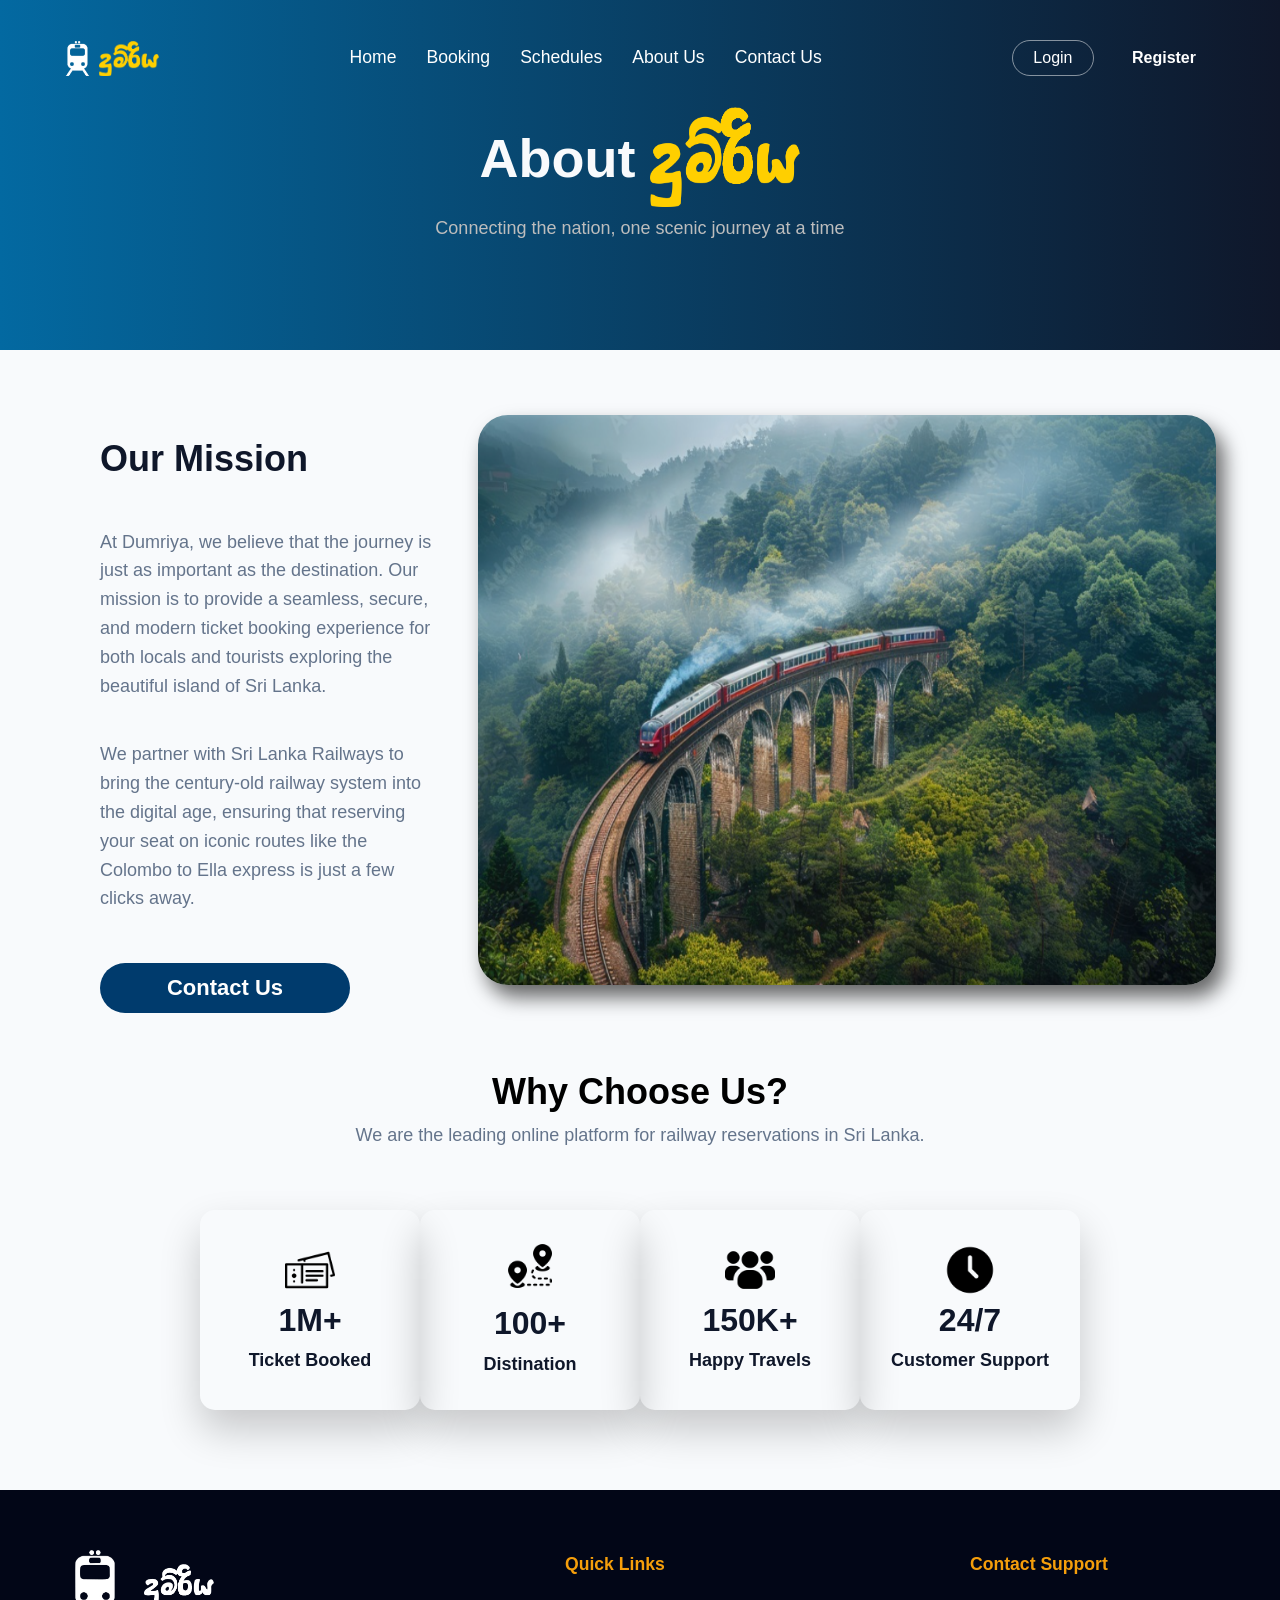
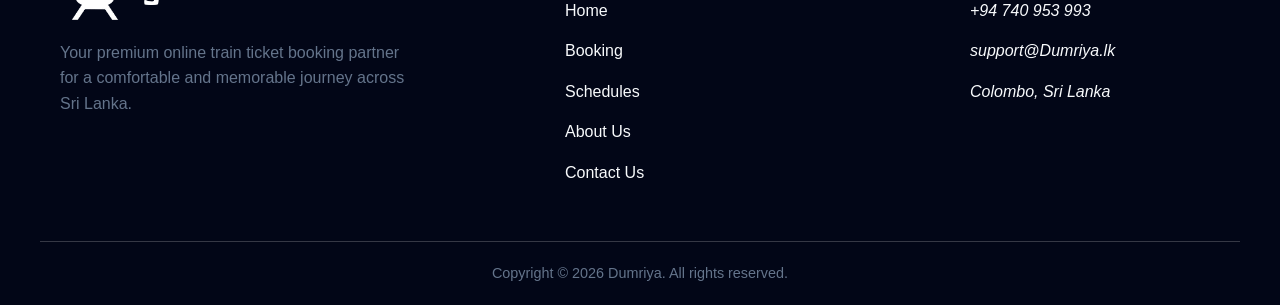
==== commit 8556a2bd: "Final Cleanup" ====
--- a/about.html
+++ b/about.html
@@ -108,13 +108,13 @@
                 <h4>Contact Support</h4>
                 <ul class="social-links">
                     <li><i class="phone-no">+94 740 953 993</i></li>
-                    <li><i class="email-add">support@nstrainz.lk</i></li>
+                    <li><i class="email-add">support@Dumriya.lk</i></li>
                     <li><i class="location-add">Colombo, Sri Lanka</i></li>
                 </ul>
             </div>
         </div>
         <div class="footer-bottom">
-            <p>Copyright &copy; 2026 NSTrainz. All rights reserved.</p>
+            <p>Copyright &copy; 2026 Dumriya. All rights reserved.</p>
         </div>
     </footer>
 
--- a/css/style.css
+++ b/css/style.css
@@ -33,6 +33,7 @@
     overflow-x: hidden;
 }
 
+
 /* Navigation */
 
 header{
@@ -90,12 +91,13 @@
 .nav-links{
     list-style: none;
     margin: 0;
-    padding: 0;
+    padding: 0px;
     display: flex;
     gap: 30px;
 }
 
 .nav-links li a{
+    padding-top: 18px ;
     text-decoration: none;
     color: #fff;
     font-weight: 500;
@@ -154,7 +156,6 @@
 .nav-buttons .btn-register:hover{
     background: #0077b3;
     color: #fff;
-
 }
 
 /* footer */
@@ -246,4 +247,5 @@
     text-align: center;
     color: var(--gray);
     font-size: 0.9rem;
-}+}
+
